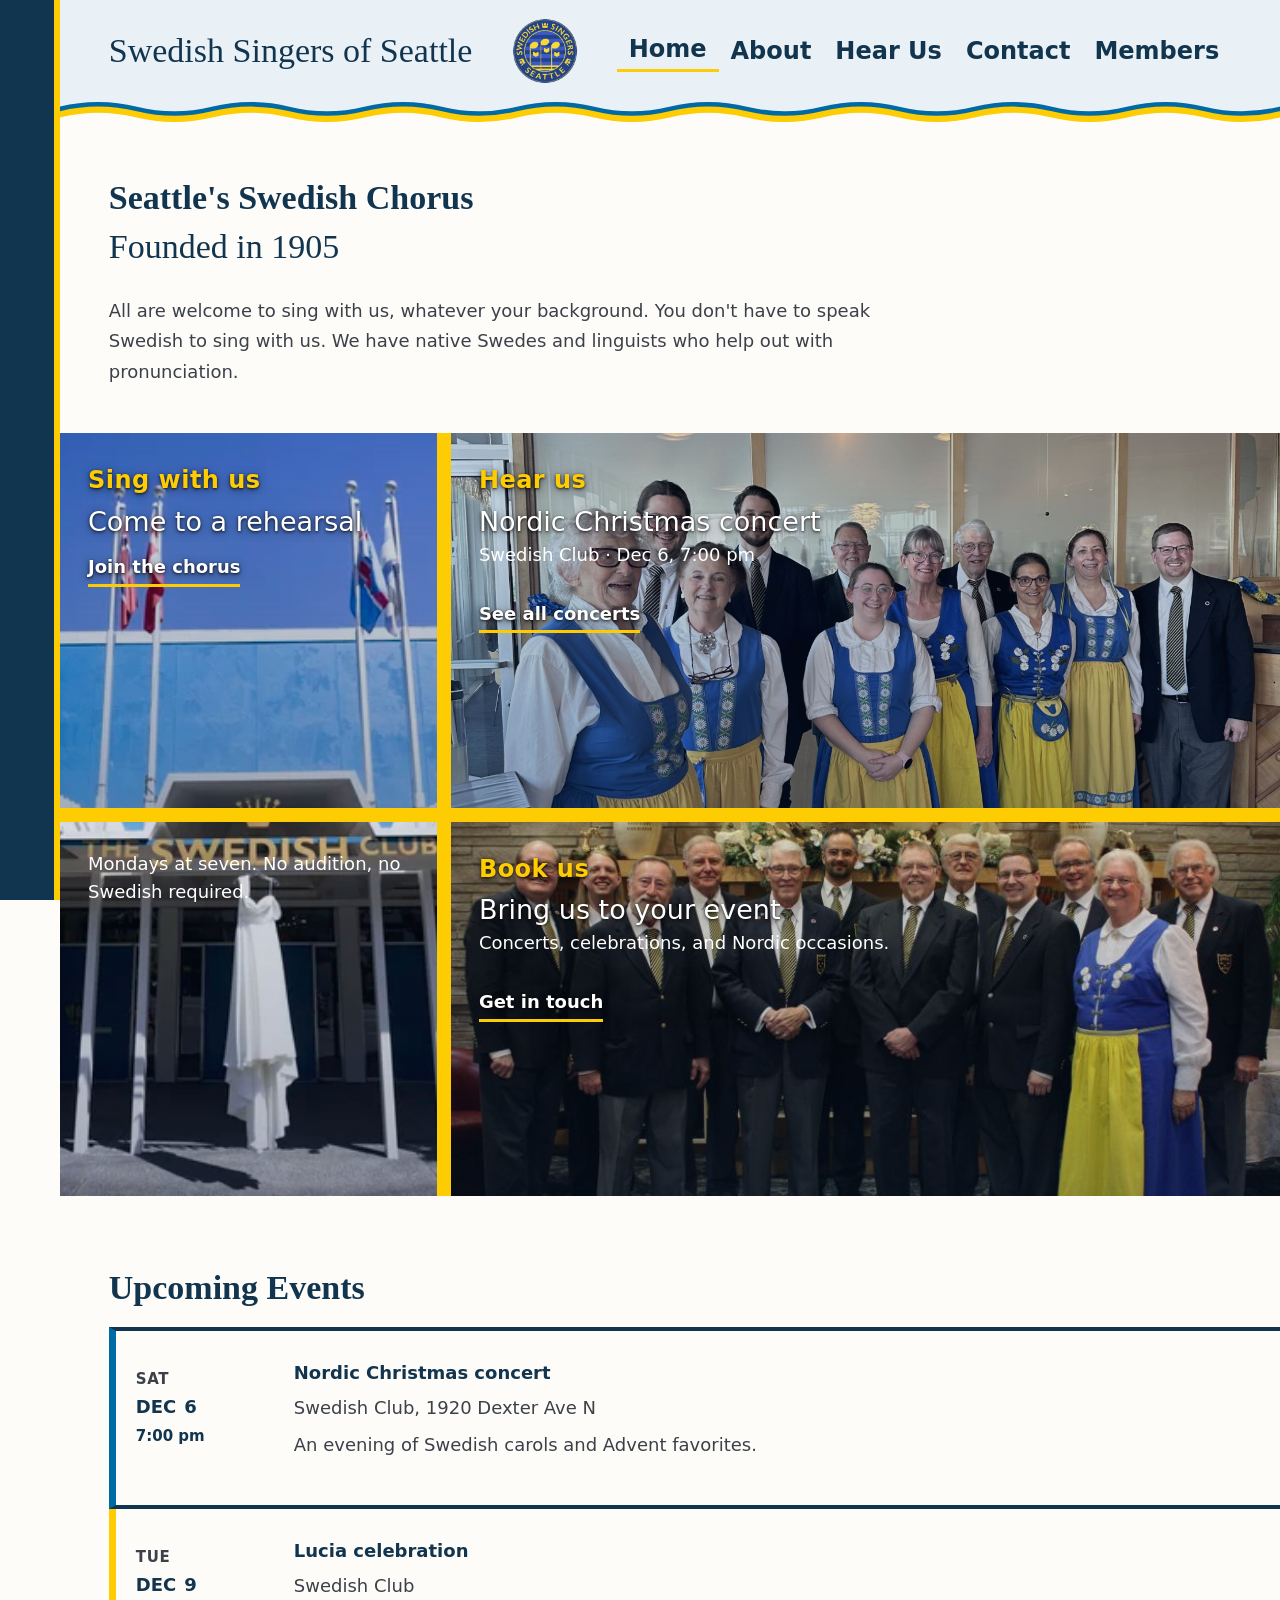
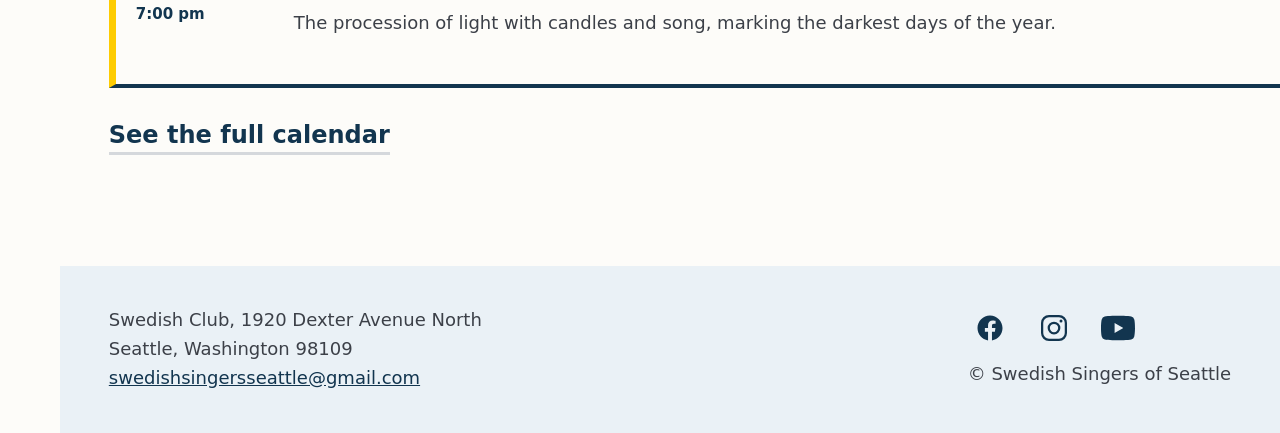
==== index.html @ 30d60203 "mostly font changes and collision fixes" ====
<!DOCTYPE html>
<html lang="en">
<head>
<meta charset="utf-8">
<meta name="viewport" content="width=device-width, initial-scale=1">
<title>Swedish Singers of Seattle</title>
<link href="css/style.css" rel="stylesheet">
</head>
<body class="page" data-page="home">

<div data-include="partials/header.html"></div>

<section class="hero-lede">
  <div class="page-title">
    <div class="eyebrow">Seattle's Swedish Chorus</div>
    <h1>Founded in 1905</h1>
  </div>
  <p class="lead muted">All are welcome to sing with us, whatever your background. You don't have to speak Swedish to sing with us. We have native Swedes and linguists who help out with pronunciation.</p>
</section>

<div class="home-split">
<div class="doorways">
  <div class="doorway-left-col">
  <!-- Q1 + Q4: sing with us, spanning the left column -->
    <a href="contact.html" class="doorway doorway-join">
      <div class="kicker">Sing with us</div>
      <h2>Come to a rehearsal</h2>
      <span class="go">Join the chorus</span>
    </a>

    <a class="doorway doorway-join-more" href="contact.html">
      <p>Mondays at seven. No audition, no Swedish required.</p>
    </a>
  </div>

  <!-- Q2: upper right -->
  <a href="hear_us.html" class="doorway">
    <img class="doorway-img" src="images/Swedish_Singers_June_2025.jpg" alt="">
    <div class="kicker">Hear us</div>
    <h2>Nordic Christmas concert</h2>
    <p>Swedish Club &middot; Dec 6, 7:00 pm</p>
    <span class="go">See all concerts</span>
  </a>
  
  <!-- Q3: lower right -->
  <a href="contact.html" class="doorway">
    <img class="doorway-img" src="images/Svea.png" alt="">
    <div class="kicker">Book us</div>
    <h2>Bring us to your event</h2>
    <p>Concerts, celebrations, and Nordic occasions.</p>
    <span class="go">Get in touch</span>
  </a>
</div>

<section class="section">
  <h2 class="section-head">Upcoming Events</h2>
  <ul class="events">
    <li class="event">
      <div class="date"><div class="weekday">Sat</div><div class="month">Dec</div><div class="day">6</div><div class="time">7:00 pm</div></div>
      <div>
        <a href="hear_us.html" class="title">Nordic Christmas concert</a>
        <div class="meta">Swedish Club, 1920 Dexter Ave N</div>
        <p class="desc muted">An evening of Swedish carols and Advent favorites.</p>
      </div>
    </li>
    <li class="event">
      <div class="date"><div class="weekday">Tue</div><div class="month">Dec</div><div class="day">9</div><div class="time">7:00 pm</div></div>
      <div>
        <a href="hear_us.html" class="title">Lucia celebration</a>
        <div class="meta">Swedish Club</div>
        <p class="desc muted">The procession of light with candles and song, marking the darkest days of the year.</p>
      </div>
    </li>
  </ul>
  <p style="margin:28px 0 0;"><a href="hear_us.html" class="blink calendar-link">See the full calendar</a></p>
</section>
</div>

<div data-include="partials/footer.html"></div>

<script src="js/include.js"></script>
</body>
</html>
---- css/style.css ----
:root {
  --blue: #006AA7;
  --navy: #12354F;
  --yellow: #FECC02;
  --header-bg: #EAF1F6;
  --paper: #FDFCF9;
  --ink: #2C3138;
  --muted: #3C4048;
  --rule: #D5D8DC;

  --serif: Georgia, "Times New Roman", Times, serif;
  --sans: system-ui, -apple-system, "Segoe UI", Roboto, Helvetica, Arial, sans-serif;

  /* type scale */
  --fs-sm: 15px;
  --fs-md: 18px;
  --fs-lg: 24px;
  --fs-xl: 34px;

  /* spacing scale */
  --sp-sm: 12px;
  --sp-md: 20px;
  --sp-lg: 28px;
  --sp-xl: 40px;
  --sp-2xl: 56px;

  --measure: 68ch;
  --pad: 4%;
  --media-h: 42.857vw;

  /* left contrast bar */
  --bar-w: 60px;
  --bar-stripe-w: 6px;
  --bar-stripe: var(--yellow);
}

* { box-sizing: border-box; }

html { -webkit-text-size-adjust: 100%; }

body {
  margin: 0;
  background: var(--paper);
  color: var(--ink);
  font-family: var(--sans);
  font-size: var(--fs-md);
  line-height: 1.6;
}

img {
  max-width: 100%;
  display: block;
}

/* full-bleed grid wrapper */
.page {
  display: grid;
  grid-template-columns:
    [full-start] var(--pad)
    [content-start] minmax(0, 1fr) [content-end]
    var(--pad) [full-end];
  grid-auto-rows: min-content;
  min-height: 100vh;
}
.page > * { grid-column: content; }
.page > .bleed { grid-column: full; }

/* ---- left contrast bar --- */
.page::before {
  content: "";
  position: fixed;
  top: 0;
  left: 0;
  width: var(--bar-w);
  height: 100%;
  z-index: 5;
  pointer-events: none;
  background:
    linear-gradient(var(--bar-stripe), var(--bar-stripe)) 100% 0 / var(--bar-stripe-w) 100% no-repeat,
    var(--navy);
}
.page { padding-left: var(--bar-w); }

/* ---- type ---- */
h1, h2, h3 {
  font-family: var(--serif);
  font-weight: 400;
  color: var(--navy);
  line-height: 1.15;
  margin: 0;
}

p { margin: 0 0 1em; max-width: var(--measure); }
a {
  color: var(--navy);
  transition: color 150ms ease, border-color 150ms ease;
}

.lead {
  font-size: var(--fs-md);
  margin-top: var(--sp-lg);
}

.eyebrow {
  font-family: var(--sans);
  font-weight: 700;
  letter-spacing: 0.02em;
  color: var(--navy);
  margin: 0 0 12px;
}
.muted { color: var(--muted); }
.section { padding: var(--sp-2xl) 0; }
.watch-us { margin-top: var(--sp-2xl); }
.contact-split > .section { padding-top: var(--sp-2xl); }
.library-list { padding-top: var(--sp-md); }
.library-side > .section { padding-bottom: 0; }

/* page title */
.page-title { margin-bottom: 8px; }
.page-title .eyebrow {
  font-family: var(--serif);
  font-size: var(--fs-xl);
  font-weight: 700;
  letter-spacing: 0;
  line-height: 1.2;
  margin: 0 0 8px;
}
.page-title h1 {
  font-size: var(--fs-xl);
  font-weight: 400;
  line-height: 1.2;
}

/* ---- yellow-underlined action links ---- */
.ylink {
  display: inline-block;
  font-weight: 700;
  color: var(--navy);
  text-decoration: none;
  padding-bottom: 4px;
  border-bottom: 3px solid var(--yellow);
}
.ylink:hover {
  color: var(--blue);
  border-bottom-color: var(--navy);
}

.blink {
  color: var(--navy);
  text-decoration: none;
  border-bottom: 2px solid var(--rule);
  padding-bottom: 2px;
}
.blink:hover {
  color: var(--blue);
  border-bottom-color: var(--blue);
}

/* ---- accent-bordered callouts ---- */
.accent-left {
  border-left: 7px solid var(--rule);
  padding-left: 20px;
}
.accent-right {
  border-right: 7px solid var(--rule);
  padding-right: 20px;
}
.accent-yellow { border-color: var(--yellow); }
.accent-blue { border-color: var(--blue); }

.contact-text {
  display: grid;
  gap: var(--sp-lg);
}

/* warning / error callout */
.notice {
  border: 1px solid var(--notice-edge);
  border-left: 7px solid var(--notice-accent);
  border-radius: 6px;
  background: var(--notice-bg);
  padding: 20px 24px;
  --notice-accent: var(--yellow);
  --notice-edge: #E7D9A8;
  --notice-bg: #FDF8E7;
}
.notice > :last-child { margin-bottom: 0; }
.notice + .notice { margin-top: 16px; }

/* timeline */
.timeline-entry {
  display: grid;
  grid-template-columns: 1fr 1fr;
  gap: 40px;
  align-items: center;
  margin-top:48px;
}
.timeline-entry img {
  width: 100%;
  object-fit: cover;
}

/* ---- header ---- */
.site-header {
  background: var(--header-bg);
  box-shadow: 0 0 0 100vmax var(--header-bg);
  clip-path: inset(0 -100vmax);
  display: flex;
  align-items: center;
  justify-content: space-between;
  gap: 24px;
  padding: 16px 0;
}
.brand-lockup {
  display: flex;
  align-items: center;
  gap: var(--sp-lg);
  text-decoration: none;
  min-width: 0;
}
.brand {
  font-family: var(--serif);
  font-size: var(--fs-xl);
  color: var(--navy);
  white-space: nowrap;
}
.logo-mark {
  width: 70px;
  height: 70px;
}
.nav-toggle {
  display: none;
  width: 44px;
  height: 44px;
  align-items: center;
  justify-content: center;
  background: none;
  border: 0; cursor: pointer;
}
.nav-toggle span, .nav-toggle span::before, .nav-toggle span::after {
  content: "";
  display: block;
  width: 24px;
  height: 2px;
  background: var(--navy);
  position: relative;
}
.nav-toggle span::before {
  position: absolute;
  top: -7px;
}
.nav-toggle span::after {
  position: absolute;
  top: 7px;
}
.site-nav {
  display: flex;
}

.site-nav a {
  display: inline-flex;
  align-items: center;
  min-height: 34px;
  padding: 0 var(--sp-sm);
  color: var(--navy);
  text-decoration: none;
  font-weight: 600;
  font-size: var(--fs-lg);
  white-space: nowrap;
  background: transparent;
  transition: background-color 150ms ease, color 150ms ease;
}
.site-nav a:hover {
  background: var(--blue);
  color: #fff;
}
.site-nav a.active { border-bottom: 3px solid var(--yellow); }

/* divider under the header — wavy flag-color rule */
.wave-rule { display: block; width: 100%; height: var(--wave-h, 20px); }
.wave-rule svg { display: block; width: 100%; height: 100%; }
.wave-rule path { fill: none; stroke-width: 4; stroke-linecap: round; stroke-linejoin: round; }
.wave-rule .wave-blue { stroke: var(--blue); }
.wave-rule .wave-yellow { stroke: var(--yellow); }
.wave-rule .wave-header-fill { fill: var(--header-bg); stroke: none; }
.wave-rule:has(+ .members-banner) {
  position: relative;
  z-index: 1;
}
.wave-rule + .members-banner { margin-top: calc(var(--wave-h, 20px) * -1); }

/* ---- home doorway panels ---- */
.page > .doorways,
.page > .home-split { grid-column: full; }
.home-split > .section { padding-left: var(--pad); }
.doorways {
  aspect-ratio: 8 / 5;
  height: auto;
  max-height: 900px;
  display: grid;
  grid-template-columns: 5fr 11fr;
  grid-template-rows: 1fr 1fr;
  gap: 14px;
  background: var(--yellow);
}

.doorway {
  position: relative;
  display: flex; flex-direction: column;
  min-height: 0;
  padding: var(--sp-lg);
  text-decoration: none;
  color: #fff;
  background-color: var(--navy);
  overflow: hidden;
}

.doorway-left-col {
  grid-row: span 2;
  display: grid;
  grid-template-rows: 1fr 1fr;
  position: relative;
  background-image: url('../images/Swedish_Club.png');
  background-size: cover;
  background-position: center;
}

.doorway-join,
.doorway-join-more {
  background: transparent;
}

.doorway-join      { border-bottom: 7px solid var(--yellow); }
.doorway-join-more { border-top:    7px solid var(--yellow); }

/* photo layer */
.doorway .doorway-img {
  position: absolute;
  inset: 0;
  width: 100%;
  height: 100%;
  object-fit: cover;
  z-index: 0;
}
.doorway::before {
  content: "";
  position: absolute;
  inset: 0;
  z-index: 1;
  background: linear-gradient(to bottom, rgba(10,30,60,0.15), rgba(10,30,60,0.35));
}
.doorway > * {
  position: relative;
  z-index: 2;
}
.doorway .kicker {
  font-size: var(--fs-lg);
  font-weight: 700;
  letter-spacing: 0.02em;
  color: var(--yellow);
}
.doorway h2 {
  font-family: var(--sans);
  color: #fff;
  margin: 6px 0 4px;
}
.doorway .go {
  font-weight: 700;
  color: #fff;
  border-bottom: 3px solid var(--yellow);
  align-self: flex-start;
  padding-bottom: 2px;
  margin-top: 12px;
}
.doorway:hover h2 { color: var(--yellow); }
.doorway:hover .go { border-bottom-color: #fff; }

.doorway .kicker,
.doorway h2,
.doorway .go {
  text-shadow: 0 1px 3px rgba(0,0,0,0.8), 0 2px 8px rgba(0,0,0,0.5);
}

.hero-lede { padding: var(--sp-2xl) 0 var(--sp-lg); }
.hero-lede h1 {
  max-width: none;
  white-space: nowrap;
}
.hero-lede p {
  margin-top: 28px;
  line-height: 1.7;
}

/* image frame; striped navy shows while the photo loads */
.photo {
  width: 100%;
  background-color: var(--navy);
  background-image: repeating-linear-gradient(135deg, rgba(255,255,255,0.06) 0, rgba(255,255,255,0.06) 2px, transparent 2px, transparent 14px);
}
.photo img {
  width: 100%;
  height: 100%;
  object-fit: cover;
}

/* events "watch us" video grid */
.video-grid {
  display: grid;
  grid-template-columns: 1fr;
  gap: var(--sp-md);
  max-width: 600px;
  margin-top: var(--sp-lg);
}

.video-link {
  position: relative;
  display: block;
  aspect-ratio: 16 / 9;
  overflow: hidden;
  background: var(--navy);
  text-decoration: none;
}
.video-link img {
  width: 100%;
  height: 100%;
  object-fit: cover;
  transition: opacity 150ms ease;
}
.video-link:hover img { opacity: 0.75; }
.video-play {
  position: absolute;
  top: 50%;
  left: 50%;
  transform: translate(-50%, -50%);
  width: 0;
  height: 0;
  border-left: 26px solid #fff;
  border-top: 16px solid transparent;
  border-bottom: 16px solid transparent;
  filter: drop-shadow(0 2px 6px rgba(0,0,0,0.6));
}
.video-title {
  position: absolute;
  left: 0;
  right: 0;
  bottom: 0;
  padding: var(--sp-sm) var(--sp-md);
  color: #fff;
  font-weight: 700;
  font-size: var(--fs-sm);
  background: linear-gradient(transparent, rgba(0,0,0,0.75));
}

/* contact venue */
.venue-split {
  display: grid;
  grid-template-columns: 1fr 2fr;
  gap: 3px;
  background: var(--yellow);
  height: var(--media-h);
  margin: 8px 0;
}
.venue-split .photo {
  height: 100%;
  min-width: 0;
  overflow: hidden;
}
.venue-map {
  width: 100%;
  height: 100%;
  border: 0;
  display: block;
}

.section-head {
  font-family: var(--serif);
  font-size: var(--fs-xl);
  font-weight: 700;
  color: var(--navy);
  margin: 0;
  padding: 16px 0 20px;
}

/* ---- events ---- */
.events { list-style: none; margin: 0; padding: 0; }
.event {
  display: flex;
  align-items: flex-start;
  gap: 28px;
  padding: 28px 0 28px 20px;
  border-bottom: 4px solid var(--navy);
  border-left: 7px solid var(--blue);
  transition: background-color 180ms ease;
}
.event:first-child { border-top: 4px solid var(--navy); }
.event:nth-child(even) { border-left-color: var(--yellow); }
.event:hover { background: var(--header-bg); }
.event > div:not(.date) { transition: transform 180ms ease; }
.event:hover > div:not(.date) { transform: translateX(8px); }
.event .date {
  flex: 0 0 130px;
  display: flex;
  flex-wrap: wrap;
  align-items: baseline;
  column-gap: 8px;
  row-gap: 2px;
}
.event .weekday {
  flex-basis: 100%;
  font-weight: 700;
  color: var(--muted);
  text-transform: uppercase;
  letter-spacing: 0.04em;
  font-size: var(--fs-sm);
  margin-top: 8px;
}
.event .month {
  font-weight: 700;
  color: var(--navy);
  text-transform: uppercase;
  font-size: var(--fs-md);
}
.event .day {
  font-weight: 700;
  color: var(--navy);
  font-size: var(--fs-md);
  line-height: 1;
}
.event .time {
  flex-basis: 100%;
  font-weight: 600;
  color: var(--navy);
  font-size: var(--fs-sm);
}
.event .title {
  font-family: var(--sans);
  font-size: var(--fs-md);
  font-weight: 700;
  color: var(--navy);
  text-decoration: none;
}
.event .title:hover { color: var(--blue); }
.event .meta {
  color: var(--muted);
  margin-top: 6px;
}
.event .desc {
  margin-top: 8px;
  max-width: var(--measure);
}

/* ---- members music library ---- */
[data-page="members"] {
  --spruce: #1F4B4A;
  --spruce-mid: #2F6F6C;
  --copper: #A4633A;
  --tint: rgba(164,99,58,0.055);
  --tint-hover: rgba(31,75,74,0.11);
}
[data-page="members"] h1,
[data-page="members"] h2,
[data-page="members"] h3,
[data-page="members"] .eyebrow,
[data-page="members"] .event .title { color: var(--spruce); }
[data-page="members"] .notice {
  --notice-accent: var(--copper);
  --notice-edge: #E4CDB8;
  --notice-bg: #FBF3ED;
}
[data-page="members"] .ylink { border-bottom-color: var(--copper); }
[data-page="members"] .ylink:hover,
[data-page="members"] .blink:hover,
[data-page="members"] .event .title:hover { color: var(--spruce-mid); }

/* banner photo - wave rule draws on top of it */
.members-banner {
  height: clamp(200px, 26vw, 300px);
  background-image: linear-gradient(rgba(20,45,45,0.10), rgba(20,45,45,0.45)),
                    url('../images/Swedish_Singers_June_2025.jpg');
  background-size: cover;
  background-position: center 45%;
  display: grid;
  grid-template-columns:
    [full-start] var(--pad)
    [content-start] minmax(0, 1fr) [content-end]
    var(--pad) [full-end];
  align-items: end;
}
.members-banner .eyebrow {
  grid-column: content;
  margin: 0 0 var(--sp-lg);
  color: #fff;
}

/* select-all / download bar above the list */
.library-bar {
  display: flex;
  flex-wrap: wrap;
  align-items: center;
  justify-content: space-between;
  gap: var(--sp-md);
  margin-top: var(--sp-2xl);
}
.library-actions {
  display: flex;
  flex-wrap: wrap;
  gap: 12px;
}
.library-bar button {
  border: 2px solid var(--spruce);
  border-radius: 8px;
  background: none;
  color: var(--spruce);
  font: inherit;
  font-weight: 700;
  padding: 6px 18px;
  cursor: pointer;
  transition: background-color 150ms ease, color 150ms ease, border-color 150ms ease;
}
.library-bar button:hover:not([disabled]) {
  background: var(--spruce);
  color: #fff;
}
.library-bar .btn-quiet {          /* secondary buttons */
  border-color: var(--rule);
  color: var(--ink);
  font-weight: 400;
}
.library-bar .btn-quiet:hover:not([disabled]) {
  background: var(--ink);
  border-color: var(--ink);
}
.library-bar button[disabled] {
  color: var(--muted);
  border-color: var(--rule);
  cursor: default;
}

/* score rows, spaced apart and boxed */
#scoreList {
  display: flex;
  flex-direction: column;
  gap: 12px;
}
.score {
  align-items: center;
  gap: 20px;
  padding-right: 20px;
  border: 1px solid var(--rule);
  border-left: 7px solid var(--spruce);
  font-size: var(--fs-sm);
  border-radius: 6px;
  transition: background-color 150ms ease;
}
.score:nth-child(even) {
  background: var(--tint);
  border-left-color: var(--copper);
}
.score:hover { background: var(--tint-hover); }
.score input {
  accent-color: var(--spruce);
  cursor: pointer;
}
.score > .date {
  flex: 0 0 auto;
  display: flex;
}
.score > .date input { width: 30px; height: 30px; }
.score-body { min-width: 0; }
.score .composer {
  color: var(--muted);
  margin-top: 2px;
}

/* voicing, centered between title and tags */
.score-voicing {
  margin-left: 4px;
  font-weight: 700;
  color: var(--spruce-mid);
  letter-spacing: 0.04em;
}

/* subject tags, right-aligned ahead of the download buttons */
.score-tags {
  display: flex;
  flex-wrap: wrap;
  justify-content: flex-end;
  gap: 8px;
  margin-left: auto;
  flex-shrink: 0;
}
.score .tag {
  color: var(--muted);
  border: 1px solid var(--rule);
  border-radius: 999px;
  padding: 0 14px;
  white-space: nowrap;
}

/* download buttons */
.score-links {
  display: flex;
  flex-direction: column;
  gap: 8px;
  margin-left: 28px;
  flex-shrink: 0;
}
.score-links a {
  display: flex;
  align-items: center;
  gap: 8px;
  border: 1px solid var(--rule);
  border-radius: 8px;
  padding: 5px 14px;
  color: var(--spruce);
  font-weight: 700;
  text-decoration: none;
  white-space: nowrap;
  transition: background-color 150ms ease, border-color 150ms ease, color 150ms ease;
}
.score-links a::before {
  content: "\2193";
  font-weight: 400;
  color: var(--copper);
}
.score-links a:hover {
  background: var(--spruce);
  border-color: var(--spruce);
  color: #fff;
}
.score-links a:hover::before { color: #fff; }

/* per-row music / translation boxes */
.parts {
  display: flex;
  align-items: center;
  gap: 18px;
  margin-top: 8px;
}
.parts label {
  display: inline-flex;
  align-items: center;
  gap: 8px;
  color: var(--muted);
  cursor: pointer;
  transition: color 150ms ease;
}
.parts label:hover,
.parts input:checked + span { color: var(--spruce); }
.parts input { width: 15px; height: 15px; }

.calendar-link {
  font-size: var(--fs-lg);
  font-weight: 700;
  border-bottom-width: 3px;
  padding-bottom: 3px;
}

.donate-now {
  display: grid;
  grid-template-columns: 2fr 1fr;
  gap: var(--sp-xl);
  align-items: center;
  text-decoration: none;
}
.donate-now > section:last-child { justify-self: start; }

.donate-button {
  display: inline-flex;
  align-items: center;
  justify-content: center;
  gap: var(--sp-sm);
  padding: var(--sp-sm) var(--sp-lg);
  font-size: var(--fs-lg);
  font-weight: 700;
  color: #fff;
  background: var(--blue);
  border: 5px solid var(--blue);
  border-radius: 6px;
  text-decoration: none;
  white-space: nowrap;
  transition: background-color 150ms ease, border-color 150ms ease;
}

.donate-button:hover {
  background: var(--yellow);
  border-color: var(--yellow);
  color: var(--navy);
}

.donate-button svg {
  width: 28px;
  height: 28px;
  fill: currentColor;
}

/* footer */
.site-footer {
  position: sticky;
  top: 100%;
  grid-column: full;
  background: var(--header-bg);
  margin-top: var(--sp-2xl);
  padding: 0 var(--pad);
}
.site-footer .inner {
  display: flex;
  flex-wrap: wrap;
  justify-content: space-between;
  align-items: flex-start;
  gap: 24px;
  padding: var(--sp-xl) 0;
}
.site-footer a { color: var(--navy); }
.site-footer a:hover { color: var(--blue); }
.site-footer .social {
  display: flex;
  gap: 20px;
}
.site-footer .social a {
  display: inline-flex;
  width: 44px;
  height: 44px;
  align-items: center;
  justify-content: center;
}

@media (min-width: 1600px) {
  p, .event .desc { max-width: none; }

  .brand {
    font-size: var(--fs-xl);
  }

  .logo-mark {
    width: 90px;
    height: 90px;
  }

  [data-page="home"] .home-split {
    display: grid;
    grid-template-columns: 3fr 2fr;
    gap: var(--sp-2xl);
    align-items: start;
  }
  [data-page="home"] .home-split .section-head { padding-top: 0; }
  [data-page="home"] .home-split > .section { padding-left: 0; }

  [data-page="about"] .timeline-section {
    display: grid;
    grid-template-columns: repeat(3, 1fr);
    gap: var(--sp-xl);
    align-items: start;
  }
  [data-page="about"] .timeline-entry {
    grid-template-columns: 1fr;
    gap: var(--sp-lg);
    margin-top: 0;
  }
  [data-page="about"] .timeline-entry img {
    order: -1;
    height: 320px;
    object-fit: cover;
  }
  [data-page="about"] .timeline-entry .accent-right {
    border-right: 0;
    padding-right: 0;
    border-left: 7px solid var(--yellow);
    padding-left: 20px;
  }

  [data-page="hear-us"] .events-split {
    display: grid;
    grid-template-columns: 1fr 1fr;
    gap: calc(var(--sp-2xl) * 2);
    align-items: start;
  }
  [data-page="hear-us"] .watch-us { margin-top: 0; }
  [data-page="hear-us"] .watch-us .section-head {
    padding: 0;
    margin-bottom: 8px;
    line-height: 1.2;
  }
  [data-page="hear-us"] .video-grid {
    grid-template-columns: 1fr 1fr;
    max-width: none;
  }
  [data-page="contact"] .contact-split {
    display: grid;
    grid-template-columns: 3fr 2fr;
    gap: calc(var(--sp-2xl) * 2);
    align-items: start;
  }
  [data-page="contact"] .contact-split .venue-split {
    height: 65vh;
  }
  [data-page="contact"] .contact-split .section { padding-top: 0; }

  [data-page="members"] .library-split {
    display: grid;
    grid-template-columns: 2fr 3fr;
    gap: var(--sp-2xl);
    align-items: start;
  }
  [data-page="members"] .library-bar {
    flex-direction: column;
    align-items: flex-end;
    gap: var(--sp-md);
  }
  [data-page="members"] .library-actions {
    flex-direction: column;
    flex-wrap: nowrap;
    align-items: stretch;
    gap: var(--sp-sm);
    margin-top: var(--sp-md);
    width: 100%;
    max-width: 260px;
  }
  [data-page="members"] .library-bar button {
    padding: var(--sp-sm) var(--sp-md);
  }
  [data-page="members"] #selectionCount {
    width: 100%;
    max-width: 260px;
    text-align: center;
  }
  [data-page="members"] .score { padding: var(--sp-lg); }
}

@media (max-width: 1240px) {
  .site-header {
    flex-wrap: wrap;
    justify-content: center;
    gap: 4px var(--sp-sm);
    padding: 12px 0 0;
  }
  .site-nav {
    order: 3;
    width: 100%;
    flex-direction: row;
    flex-wrap: wrap;
    justify-content: center;
    margin-bottom: 10px;
  }
  .site-nav a {
    padding: 2px;
    margin: 4px;
  }
  .event {
    padding: 8px 20px 8px 8px;
    flex: 0;
  }
}

@media (max-width: 900px) {
  .page {
    --bar-w: 26px;
    --bar-stripe-w: 4px;
  }
  .doorways {
    grid-template-columns: 1fr;
    grid-template-rows: none;
    gap: 3px;
  }
  .doorway-left-col {
    grid-row: auto;
    grid-template-rows: auto;
  }
  .doorway {
    height: auto;
    min-height: 280px;
  }
  .doorway-join-more { display: none; }
  .doorway-join { border-bottom: 0; }
  .venue-split {
    grid-template-columns: 1fr;
    height: auto;
  }
  .venue-split .photo { aspect-ratio: 3 / 2; }

  .venue-map { height: 220px; }
  .page { --bar-w: 0px; }
  .page::before { display: none; }

  .donate-now {
    grid-template-columns: 1fr;
    gap: var(--sp-lg);
    justify-content: center;
  }

  .timeline-entry {
    grid-template-columns: 1fr;
    gap: 24px;
  }
  .timeline-entry .accent { order: 1; }
  .timeline-entry img { order: 2; }

  .doorways {
    aspect-ratio: auto;
    max-height: none;
    height: auto;
  }

  .hero-lede h1 { white-space: normal; }
  
  .brand-lockup {
    gap: 8px;
    min-width: 0;
  }
  .brand {
    font-size: var(--fs-lg);
    white-space: normal;
    line-height: 1.2;
    padding-right: 10px;
  }
  .section-head { font-size: var(--fs-lg); }
  .event {
    gap: 8px;
    border-bottom: 4px solid var(--navy);
    border-left: 7px solid var(--blue);
    transition: background-color 180ms ease;
  }
  .event .weekday {
    font-size: var(--fs-sm);
  }
  .event .month {
    text-transform: uppercase;
    font-size: var(--fs-sm);
  }
  .event .day {
    font-size: var(--fs-sm);
  }
  .event .time {
    font-size: var(--fs-sm);
  }
  .event .desc {
    font-size: var(--fs-sm);
    margin-top: 4px;
    max-width: var(--measure);
  }

  /* header */
  .lead { font-size: var(--fs-sm); }

  .nav-toggle {
    display: inline-flex;
    flex-shrink: 0;
  }

  .page-title .eyebrow { font-size: var(--fs-lg); }
  .page-title h1 { font-size: var(--fs-lg); }

  .site-header {
    flex-wrap: wrap;
    gap: 12px;
    padding: 12px 0 5px 0;
  }

  /* music library */
  .score {
    flex-wrap: wrap;
    gap: 16px;
    font-size: var(--fs-sm);
  }
  .score-tags {
    margin-left: 0;
    justify-content: flex-start;
    font-size: var(--fs-sm);
  }
  .score-links {
    margin-left: 0;
    flex-direction: row;
    align-items: center;
    gap: 12px;
    font-size: var(--fs-sm);
  }

  /* dropdown */
  .site-nav {
    display: none;
    flex-direction: column;
    gap: 0;
    width: 100%;
    order: 3;
    margin-top: 4px;
    border-top: 2px solid rgba(18,53,79,0.15);
  }
  .site-nav.open { display: flex; }
  .site-nav a {
    justify-content: flex-end;
    font-size: var(--fs-md);
    padding-right: 15px;
  }
  .site-nav a:last-child { border-bottom: 0; }
  .site-nav a.active {
    background: var(--navy);
    color: #fff;
    border-bottom-color: transparent;
  }
}
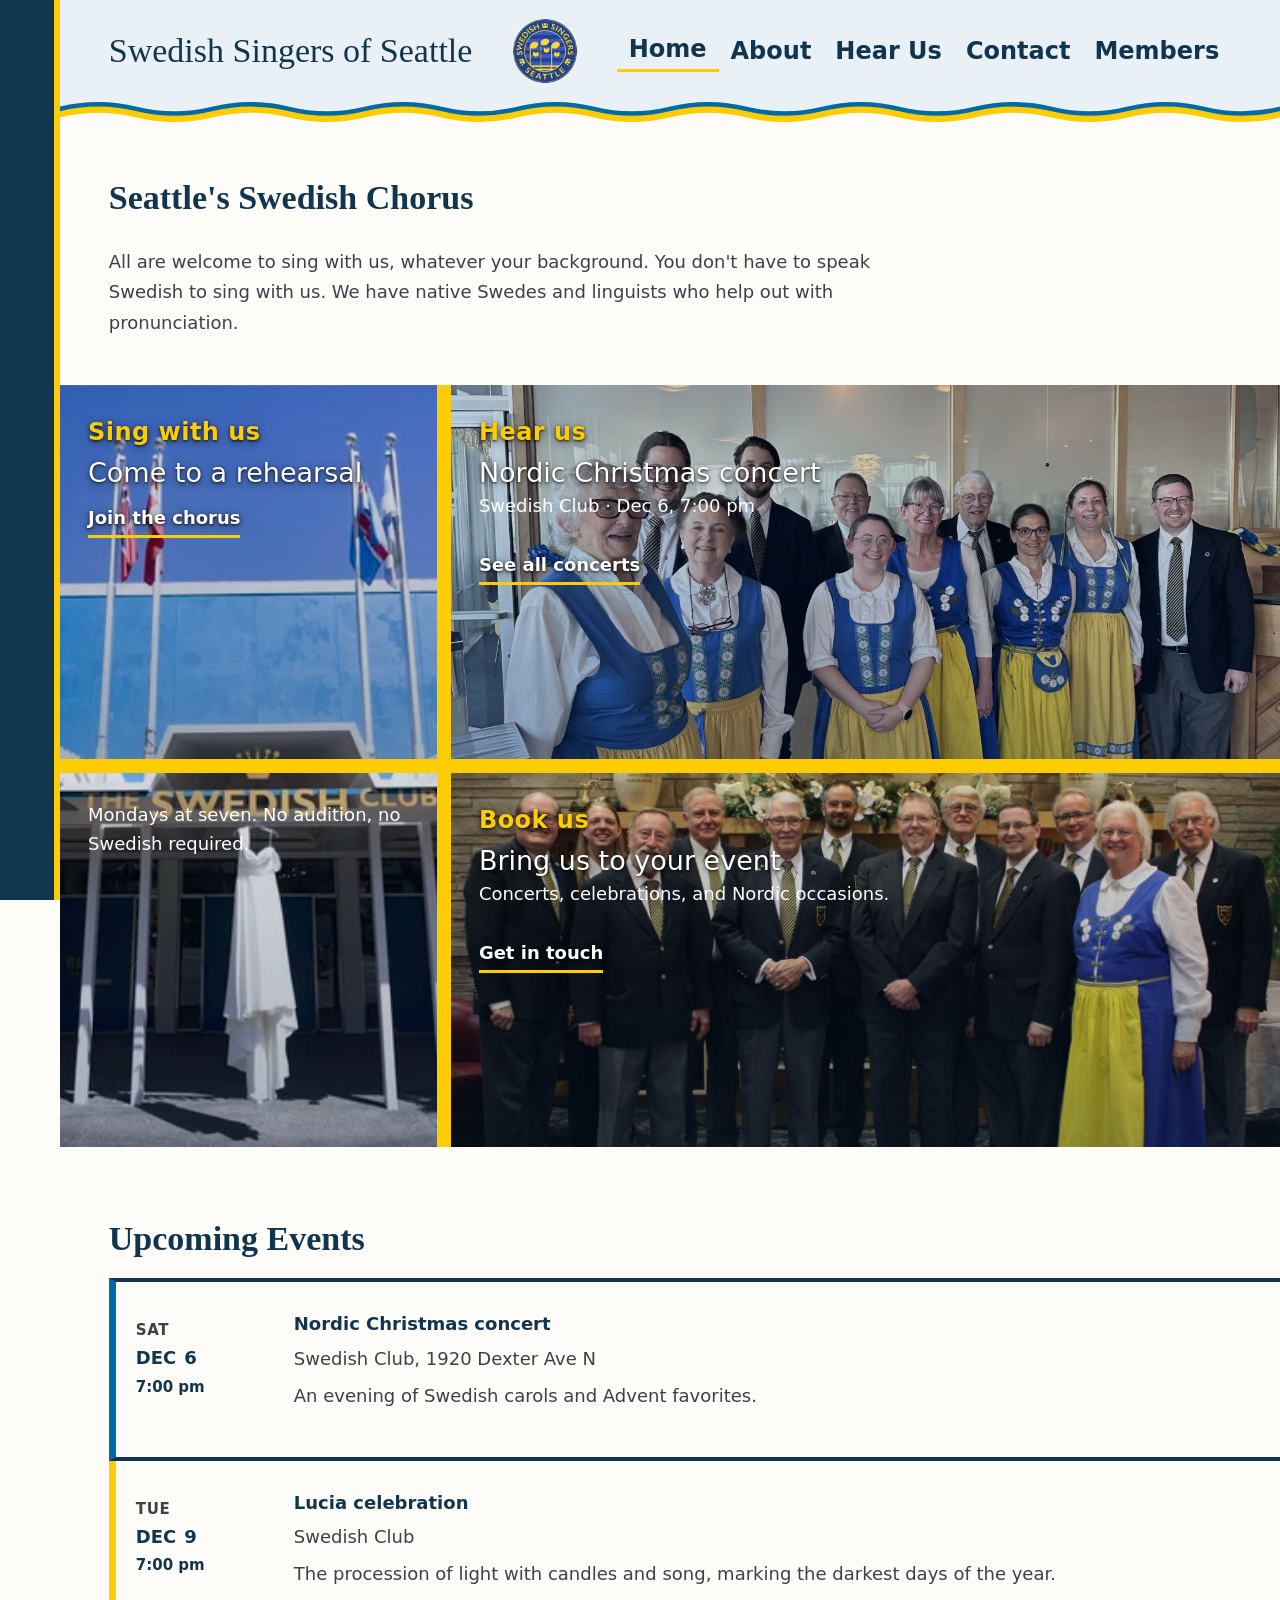
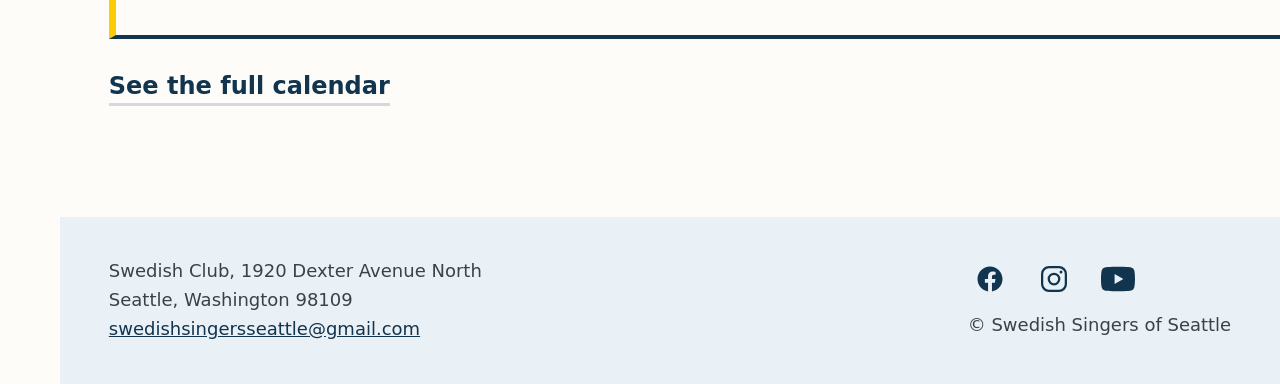
==== commit 7d60870f: "Merge branch 'main' of github.com:pickledherring/swedish_demo" ====
--- a/index.html
+++ b/index.html
@@ -13,7 +13,6 @@
 <section class="hero-lede">
   <div class="page-title">
     <div class="eyebrow">Seattle's Swedish Chorus</div>
-    <h1>Founded in 1905</h1>
   </div>
   <p class="lead muted">All are welcome to sing with us, whatever your background. You don't have to speak Swedish to sing with us. We have native Swedes and linguists who help out with pronunciation.</p>
 </section>
--- a/css/style.css
+++ b/css/style.css
@@ -546,6 +546,8 @@
 }
 .event .desc {
   margin-top: 8px;
+  margin-right: 8px;
+  padding-right: 8px;
   max-width: var(--measure);
 }
 
@@ -1037,6 +1039,7 @@
     font-size: var(--fs-sm);
     margin-top: 4px;
     max-width: var(--measure);
+
   }
 
   /* header */
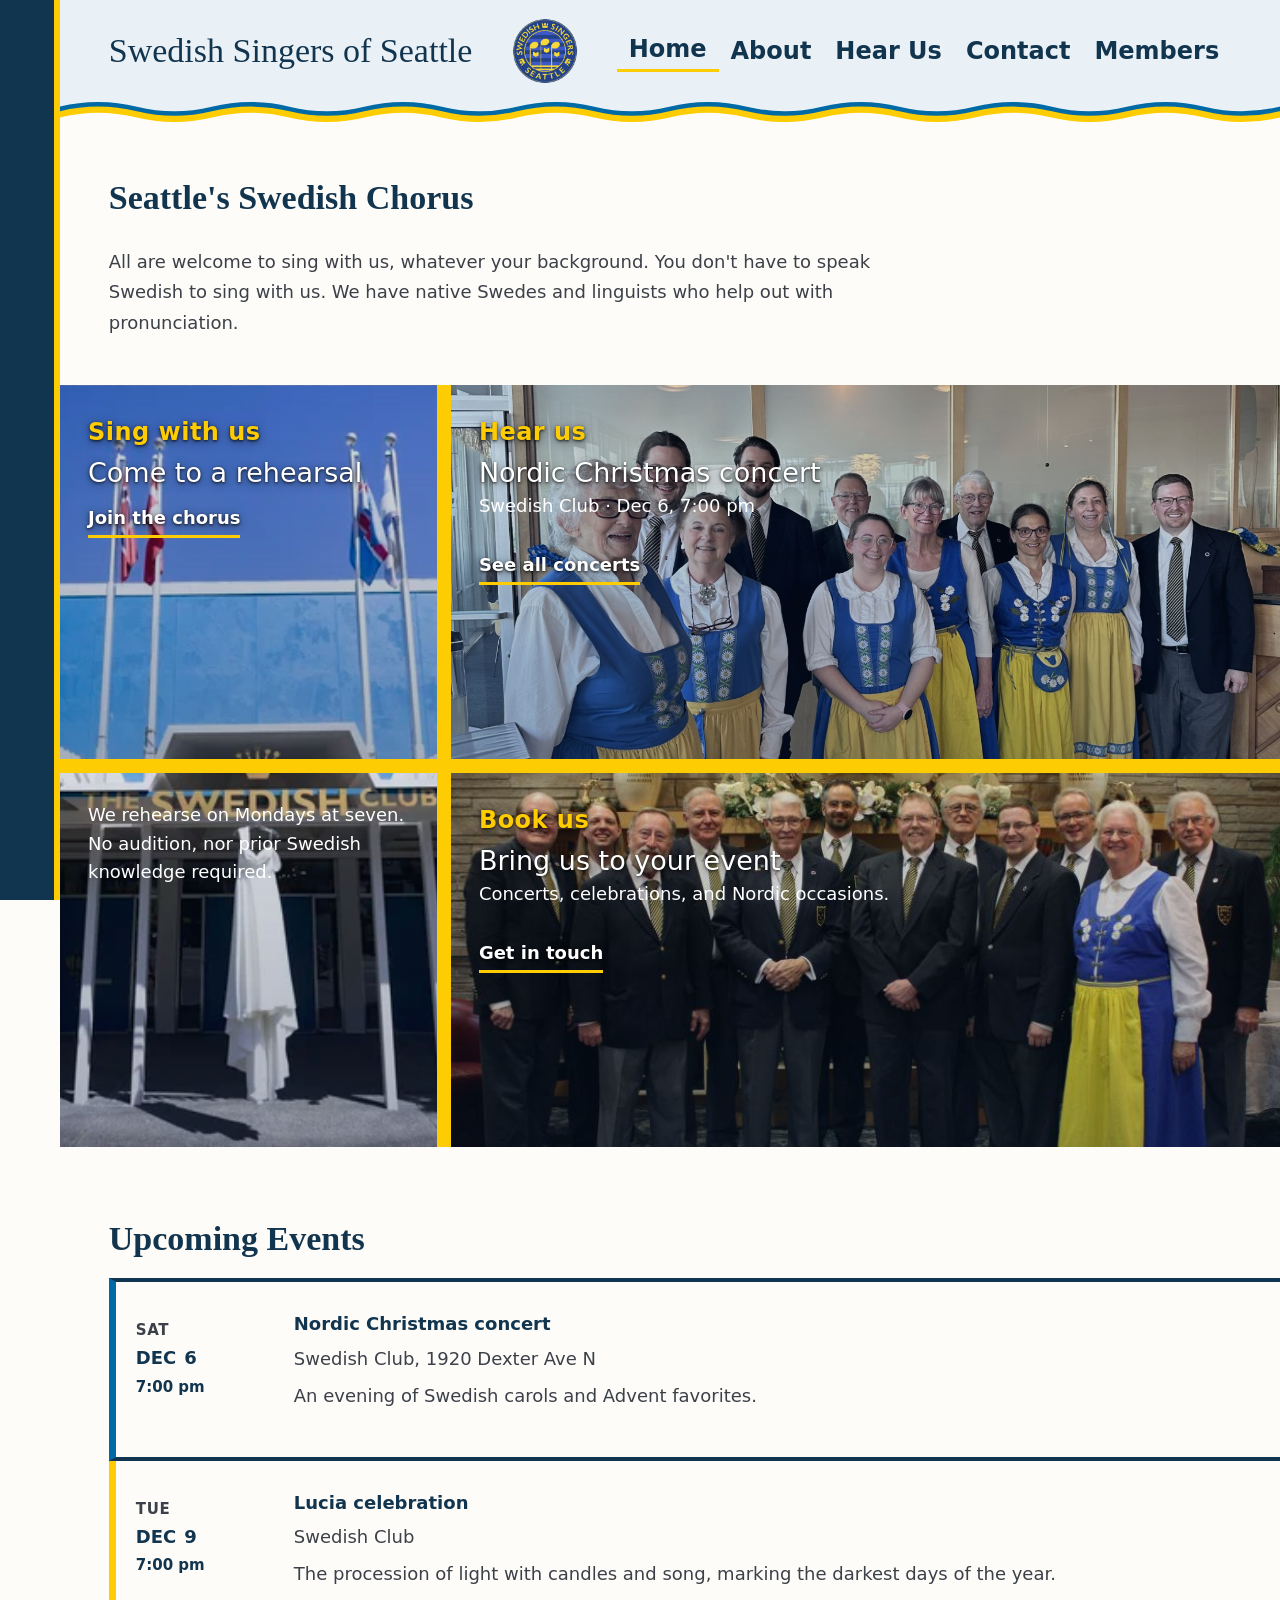
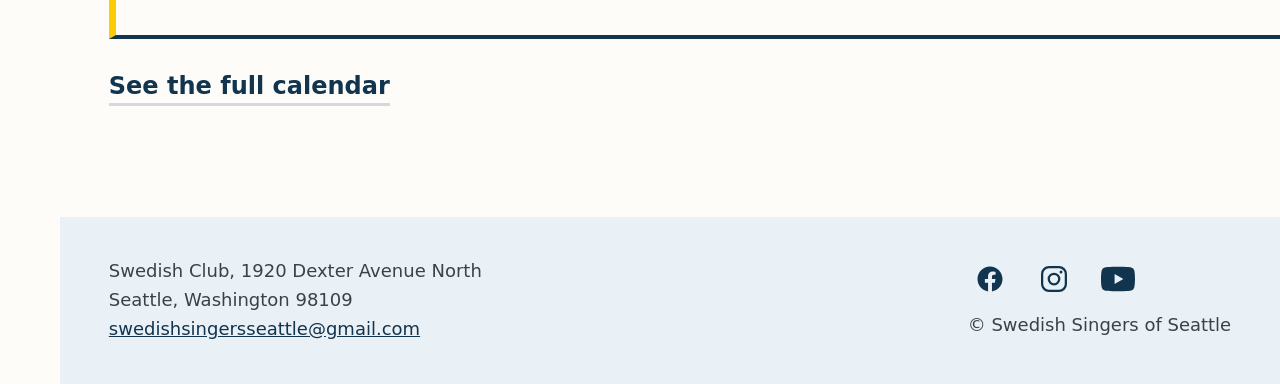
==== commit 81180b1c: "new links" ====
--- a/index.html
+++ b/index.html
@@ -21,19 +21,19 @@
 <div class="doorways">
   <div class="doorway-left-col">
   <!-- Q1 + Q4: sing with us, spanning the left column -->
-    <a href="contact.html" class="doorway doorway-join">
+    <a href="Contact.html" class="doorway doorway-join">
       <div class="kicker">Sing with us</div>
       <h2>Come to a rehearsal</h2>
       <span class="go">Join the chorus</span>
     </a>
 
-    <a class="doorway doorway-join-more" href="contact.html">
-      <p>Mondays at seven. No audition, no Swedish required.</p>
+    <a class="doorway doorway-join-more" href="Contact.html">
+      <p>We rehearse on Mondays at seven. No audition, nor prior Swedish knowledge required.</p>
     </a>
   </div>
 
   <!-- Q2: upper right -->
-  <a href="hear_us.html" class="doorway">
+  <a href="Events.html" class="doorway">
     <img class="doorway-img" src="images/Swedish_Singers_June_2025.jpg" alt="">
     <div class="kicker">Hear us</div>
     <h2>Nordic Christmas concert</h2>
@@ -42,7 +42,7 @@
   </a>
   
   <!-- Q3: lower right -->
-  <a href="contact.html" class="doorway">
+  <a href="Contact.html" class="doorway">
     <img class="doorway-img" src="images/Svea.png" alt="">
     <div class="kicker">Book us</div>
     <h2>Bring us to your event</h2>
@@ -57,7 +57,7 @@
     <li class="event">
       <div class="date"><div class="weekday">Sat</div><div class="month">Dec</div><div class="day">6</div><div class="time">7:00 pm</div></div>
       <div>
-        <a href="hear_us.html" class="title">Nordic Christmas concert</a>
+        <a href="Events.html" class="title">Nordic Christmas concert</a>
         <div class="meta">Swedish Club, 1920 Dexter Ave N</div>
         <p class="desc muted">An evening of Swedish carols and Advent favorites.</p>
       </div>
@@ -65,13 +65,13 @@
     <li class="event">
       <div class="date"><div class="weekday">Tue</div><div class="month">Dec</div><div class="day">9</div><div class="time">7:00 pm</div></div>
       <div>
-        <a href="hear_us.html" class="title">Lucia celebration</a>
+        <a href="Events.html" class="title">Lucia celebration</a>
         <div class="meta">Swedish Club</div>
         <p class="desc muted">The procession of light with candles and song, marking the darkest days of the year.</p>
       </div>
     </li>
   </ul>
-  <p style="margin:28px 0 0;"><a href="hear_us.html" class="blink calendar-link">See the full calendar</a></p>
+  <p style="margin:28px 0 0;"><a href="Events.html" class="blink calendar-link">See the full calendar</a></p>
 </section>
 </div>
 
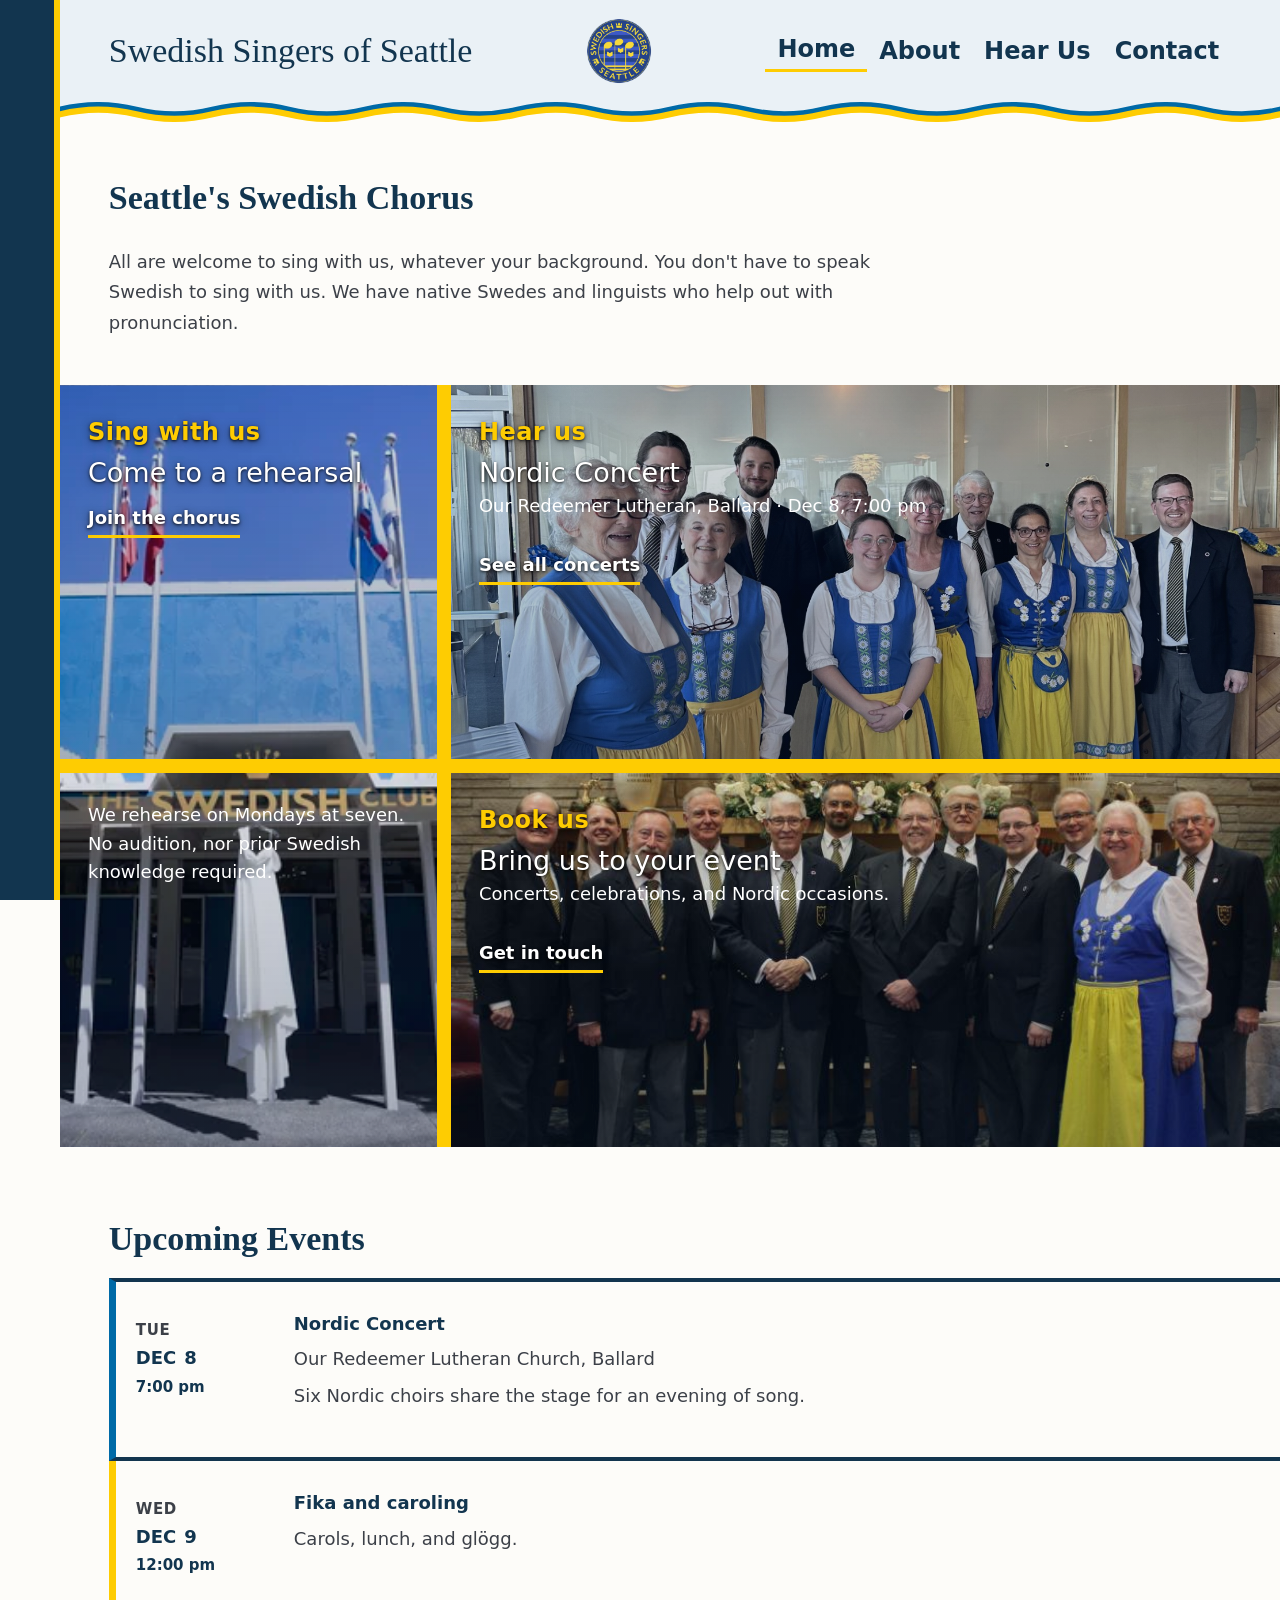
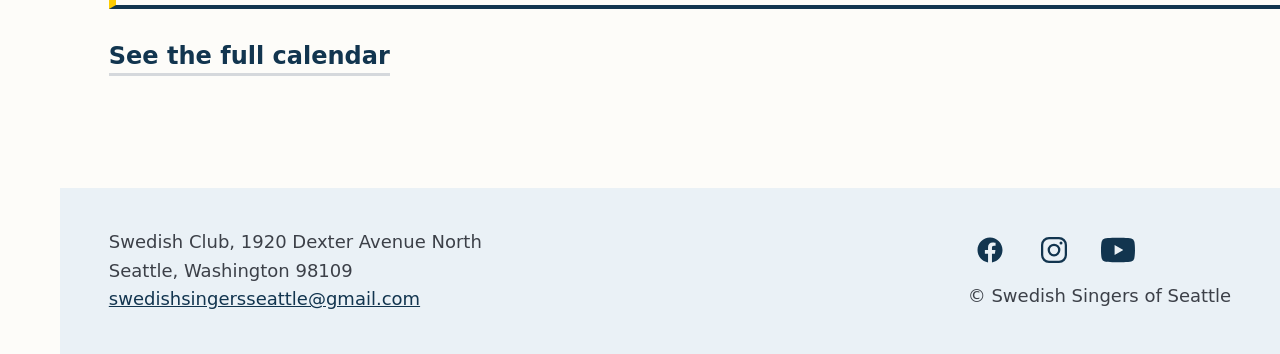
==== commit 0723443c: "new events, no members" ====
--- a/index.html
+++ b/index.html
@@ -21,7 +21,7 @@
 <div class="doorways">
   <div class="doorway-left-col">
   <!-- Q1 + Q4: sing with us, spanning the left column -->
-    <a href="Contact.html" class="doorway doorway-join">
+    <a href="contact.html" class="doorway doorway-join">
       <div class="kicker">Sing with us</div>
       <h2>Come to a rehearsal</h2>
       <span class="go">Join the chorus</span>
@@ -33,16 +33,16 @@
   </div>
 
   <!-- Q2: upper right -->
-  <a href="Events.html" class="doorway">
+  <a href="hear_us.html" class="doorway">
     <img class="doorway-img" src="images/Swedish_Singers_June_2025.jpg" alt="">
     <div class="kicker">Hear us</div>
-    <h2>Nordic Christmas concert</h2>
-    <p>Swedish Club &middot; Dec 6, 7:00 pm</p>
+    <h2>Nordic Concert</h2>
+    <p>Our Redeemer Lutheran, Ballard &middot; Dec 8, 7:00 pm</p>
     <span class="go">See all concerts</span>
   </a>
   
   <!-- Q3: lower right -->
-  <a href="Contact.html" class="doorway">
+  <a href="contact.html" class="doorway">
     <img class="doorway-img" src="images/Svea.png" alt="">
     <div class="kicker">Book us</div>
     <h2>Bring us to your event</h2>
@@ -55,23 +55,22 @@
   <h2 class="section-head">Upcoming Events</h2>
   <ul class="events">
     <li class="event">
-      <div class="date"><div class="weekday">Sat</div><div class="month">Dec</div><div class="day">6</div><div class="time">7:00 pm</div></div>
+      <div class="date"><div class="weekday">Tue</div><div class="month">Dec</div><div class="day">8</div><div class="time">7:00 pm</div></div>
       <div>
-        <a href="Events.html" class="title">Nordic Christmas concert</a>
-        <div class="meta">Swedish Club, 1920 Dexter Ave N</div>
-        <p class="desc muted">An evening of Swedish carols and Advent favorites.</p>
+        <a href="hear_us.html" class="title">Nordic Concert</a>
+        <div class="meta">Our Redeemer Lutheran Church, Ballard</div>
+        <p class="desc muted">Six Nordic choirs share the stage for an evening of song.</p>
       </div>
     </li>
     <li class="event">
-      <div class="date"><div class="weekday">Tue</div><div class="month">Dec</div><div class="day">9</div><div class="time">7:00 pm</div></div>
+      <div class="date"><div class="weekday">Wed</div><div class="month">Dec</div><div class="day">9</div><div class="time">12:00 pm</div></div>
       <div>
-        <a href="Events.html" class="title">Lucia celebration</a>
-        <div class="meta">Swedish Club</div>
-        <p class="desc muted">The procession of light with candles and song, marking the darkest days of the year.</p>
+        <a href="hear_us.html" class="title">Fika and caroling</a>
+        <p class="desc muted">Carols, lunch, and gl&ouml;gg.</p>
       </div>
     </li>
   </ul>
-  <p style="margin:28px 0 0;"><a href="Events.html" class="blink calendar-link">See the full calendar</a></p>
+  <p style="margin:28px 0 0;"><a href="hear_us.html" class="blink calendar-link">See the full calendar</a></p>
 </section>
 </div>
 
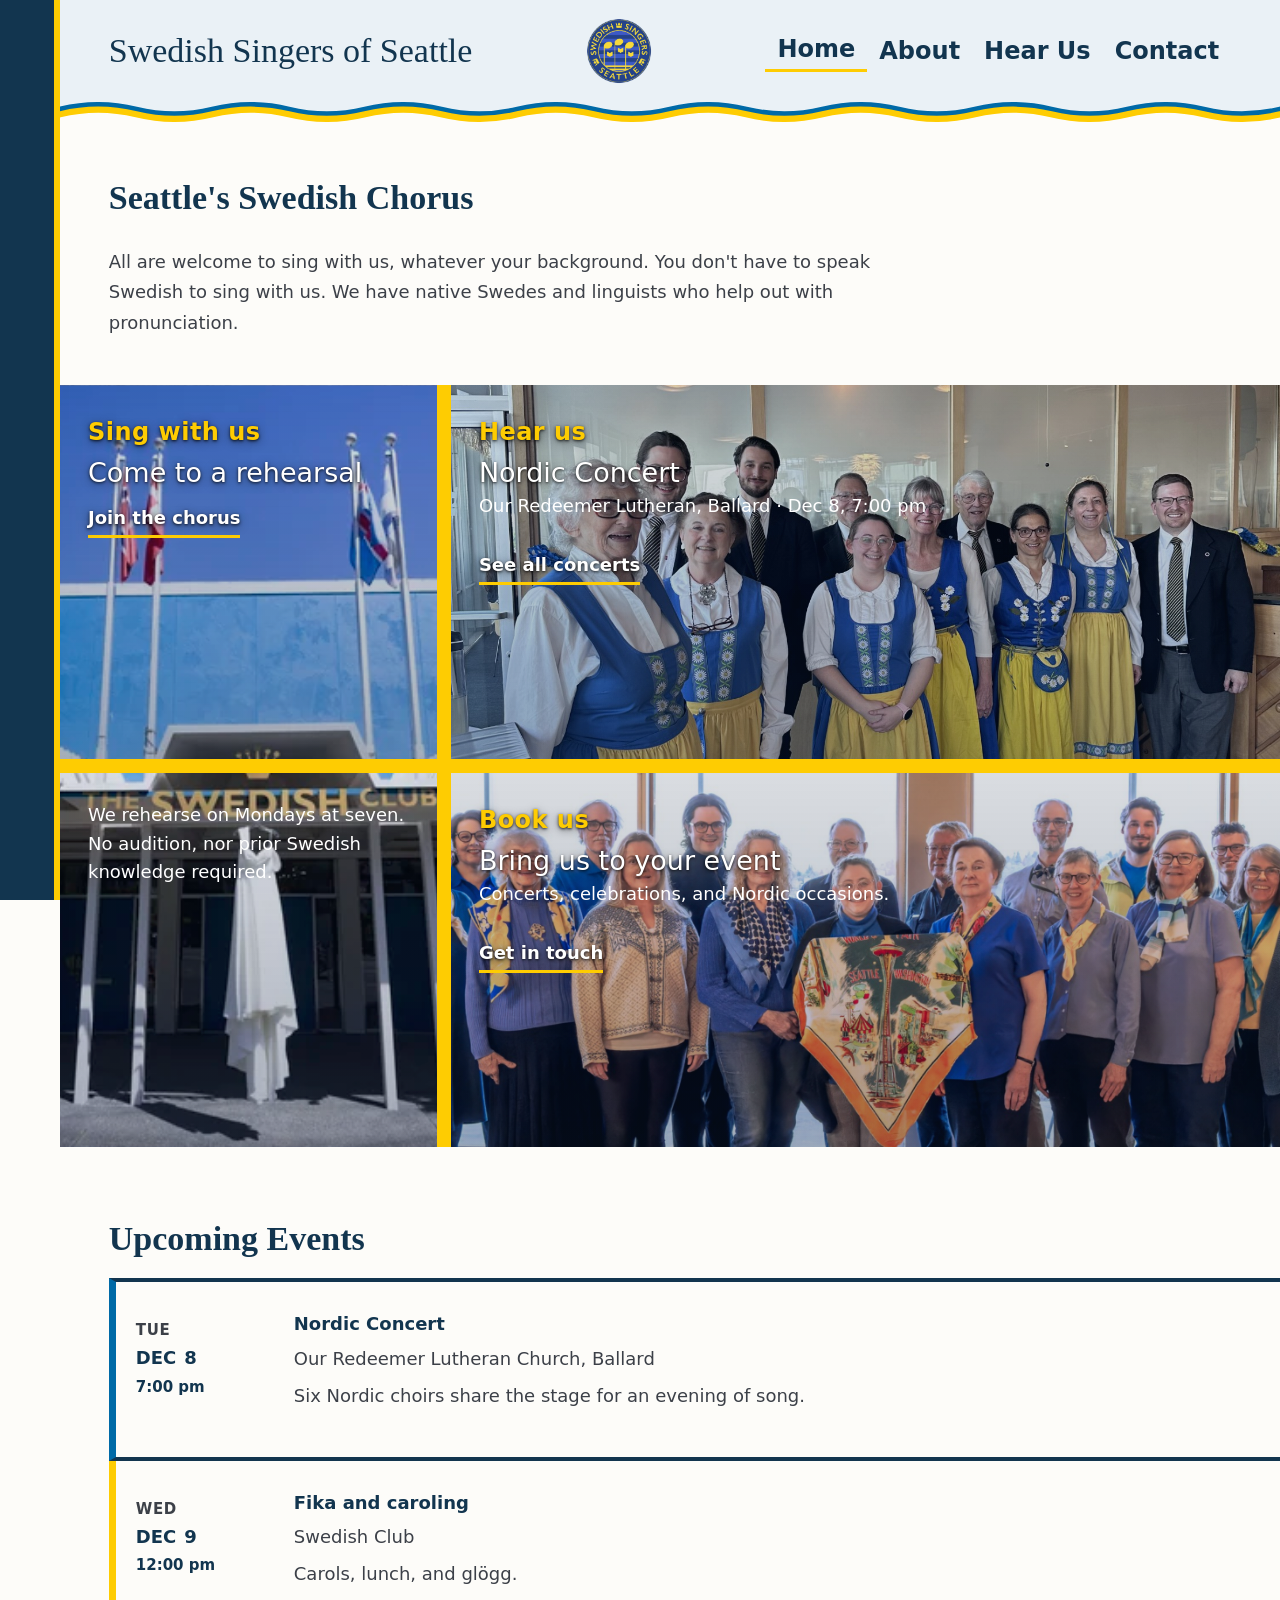
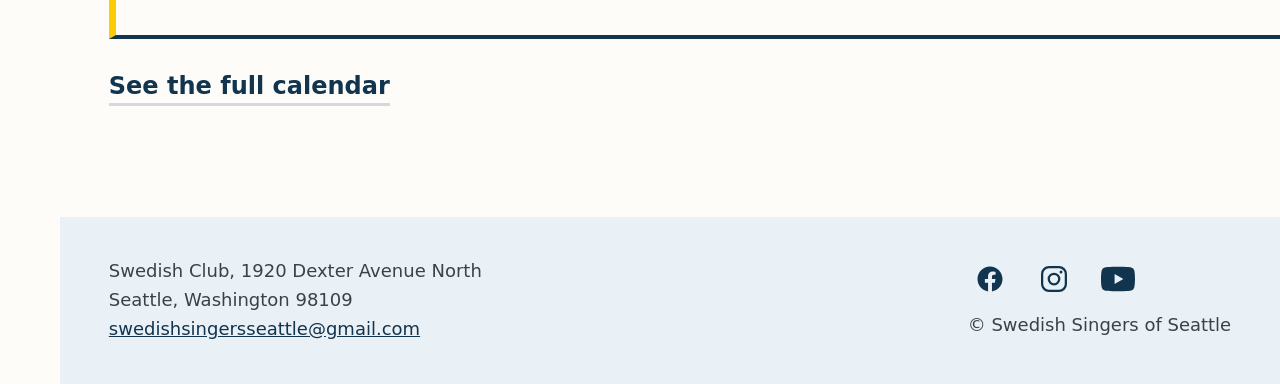
==== commit 7ddfb618: "events, images  further updated" ====
--- a/index.html
+++ b/index.html
@@ -43,7 +43,7 @@
   
   <!-- Q3: lower right -->
   <a href="contact.html" class="doorway">
-    <img class="doorway-img" src="images/Svea.png" alt="">
+    <img class="doorway-img" src="images\November 2025.png" alt="">
     <div class="kicker">Book us</div>
     <h2>Bring us to your event</h2>
     <p>Concerts, celebrations, and Nordic occasions.</p>
@@ -66,6 +66,7 @@
       <div class="date"><div class="weekday">Wed</div><div class="month">Dec</div><div class="day">9</div><div class="time">12:00 pm</div></div>
       <div>
         <a href="hear_us.html" class="title">Fika and caroling</a>
+        <div class="meta">Swedish Club</div>
         <p class="desc muted">Carols, lunch, and gl&ouml;gg.</p>
       </div>
     </li>
--- a/css/style.css
+++ b/css/style.css
@@ -411,6 +411,7 @@
   max-width: 600px;
   margin-top: var(--sp-lg);
 }
+.video-grid + .section-head { margin-top: var(--sp-2xl); }
 
 .video-link {
   position: relative;
@@ -458,7 +459,6 @@
   gap: 3px;
   background: var(--yellow);
   height: var(--media-h);
-  margin: 8px 0;
 }
 .venue-split .photo {
   height: 100%;
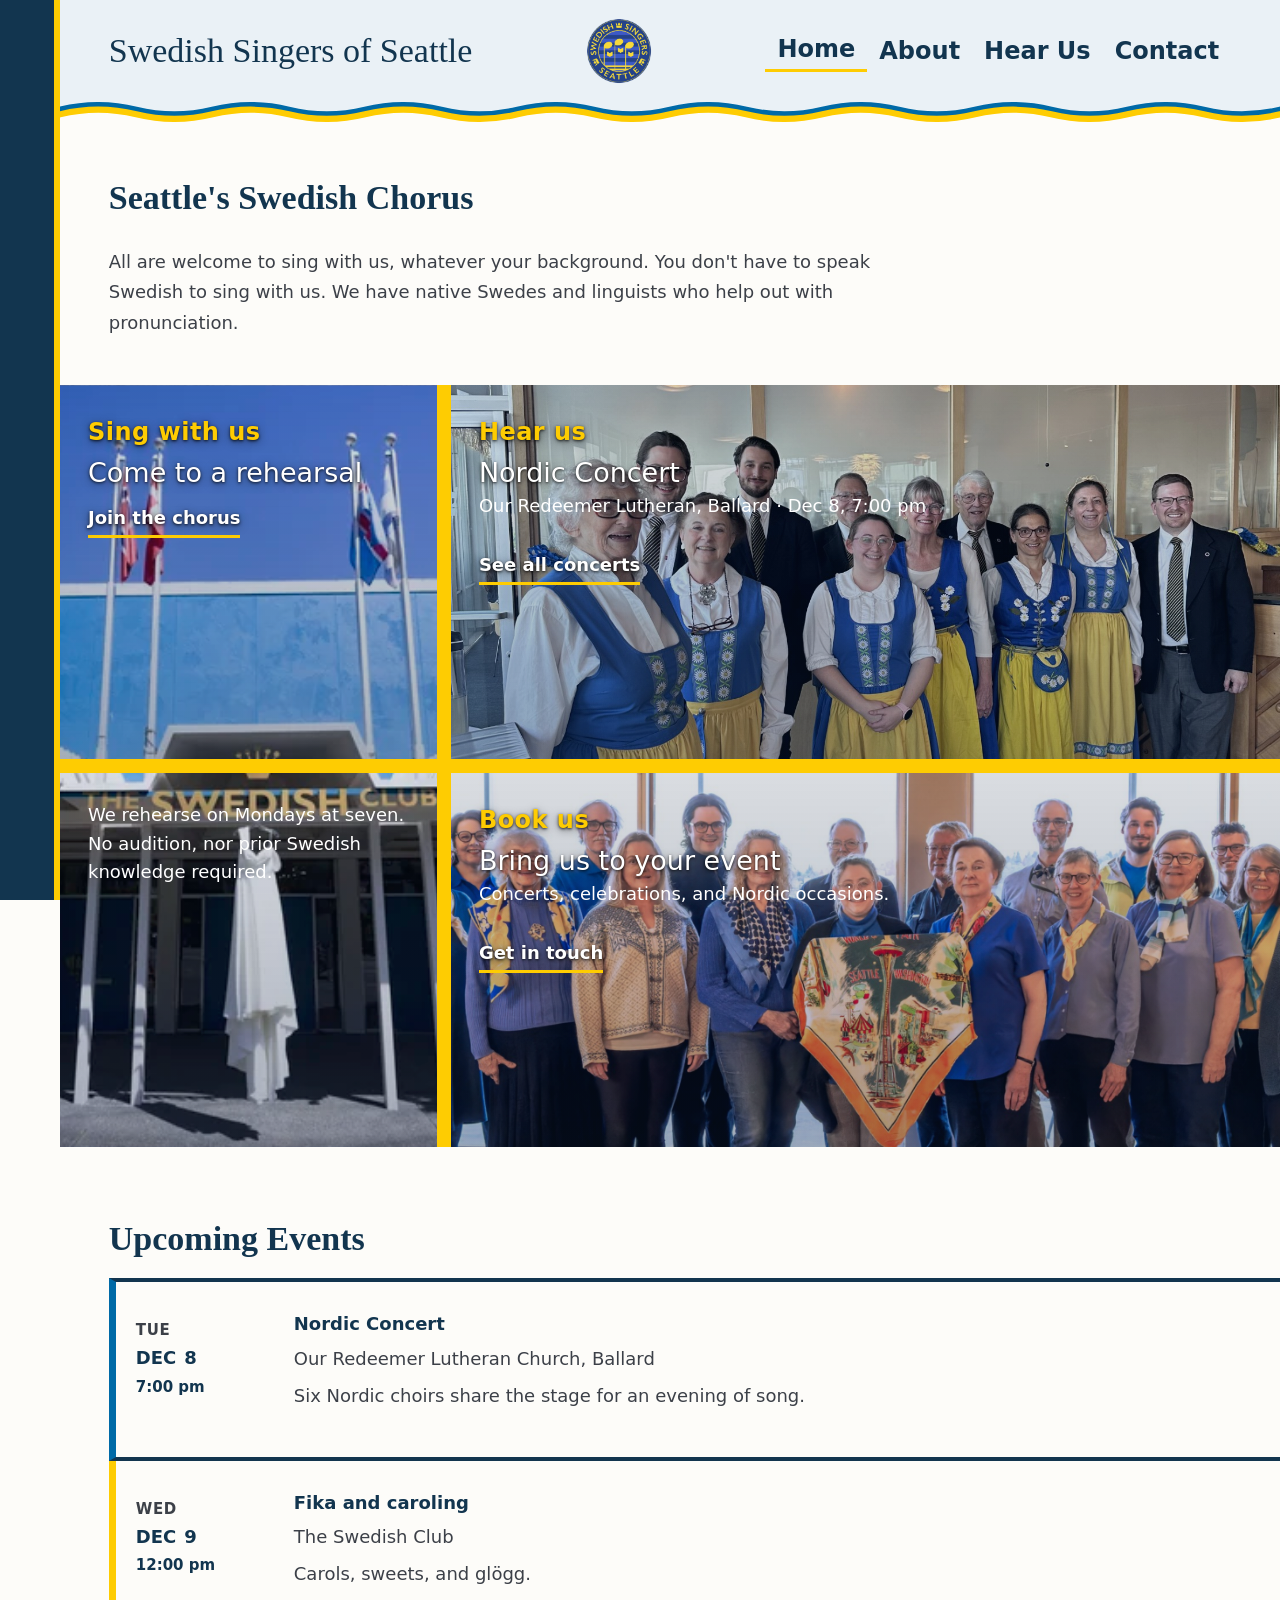
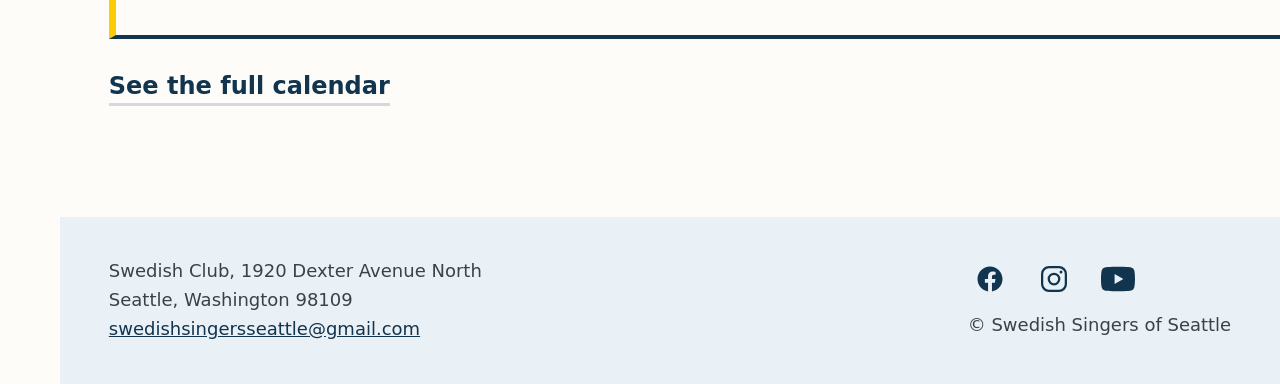
==== commit 997bc03a: "updated links" ====
--- a/index.html
+++ b/index.html
@@ -27,7 +27,7 @@
       <span class="go">Join the chorus</span>
     </a>
 
-    <a class="doorway doorway-join-more" href="Contact.html">
+    <a class="doorway doorway-join-more" href="contact.html">
       <p>We rehearse on Mondays at seven. No audition, nor prior Swedish knowledge required.</p>
     </a>
   </div>
@@ -65,9 +65,9 @@
     <li class="event">
       <div class="date"><div class="weekday">Wed</div><div class="month">Dec</div><div class="day">9</div><div class="time">12:00 pm</div></div>
       <div>
-        <a href="hear_us.html" class="title">Fika and caroling</a>
-        <div class="meta">Swedish Club</div>
-        <p class="desc muted">Carols, lunch, and gl&ouml;gg.</p>
+        <a href="https://www.swedishclubnw.org/program-calendar/fika-december-2024-6dlgy-kssm5-5at9l-x2kte-5c795-gk2rr-z59lk-s6atp-5a768-rlre3-ajmj6-mxsna-k3a7l-bsaf5-bmdg6-brkfw-ylmsa-545yt-szwxc-3frjj-ed8hp-3km7n" class="title">Fika and caroling</a>
+        <div class="meta">The Swedish Club</div>
+        <p class="desc muted">Carols, sweets, and gl&ouml;gg.</p>
       </div>
     </li>
   </ul>
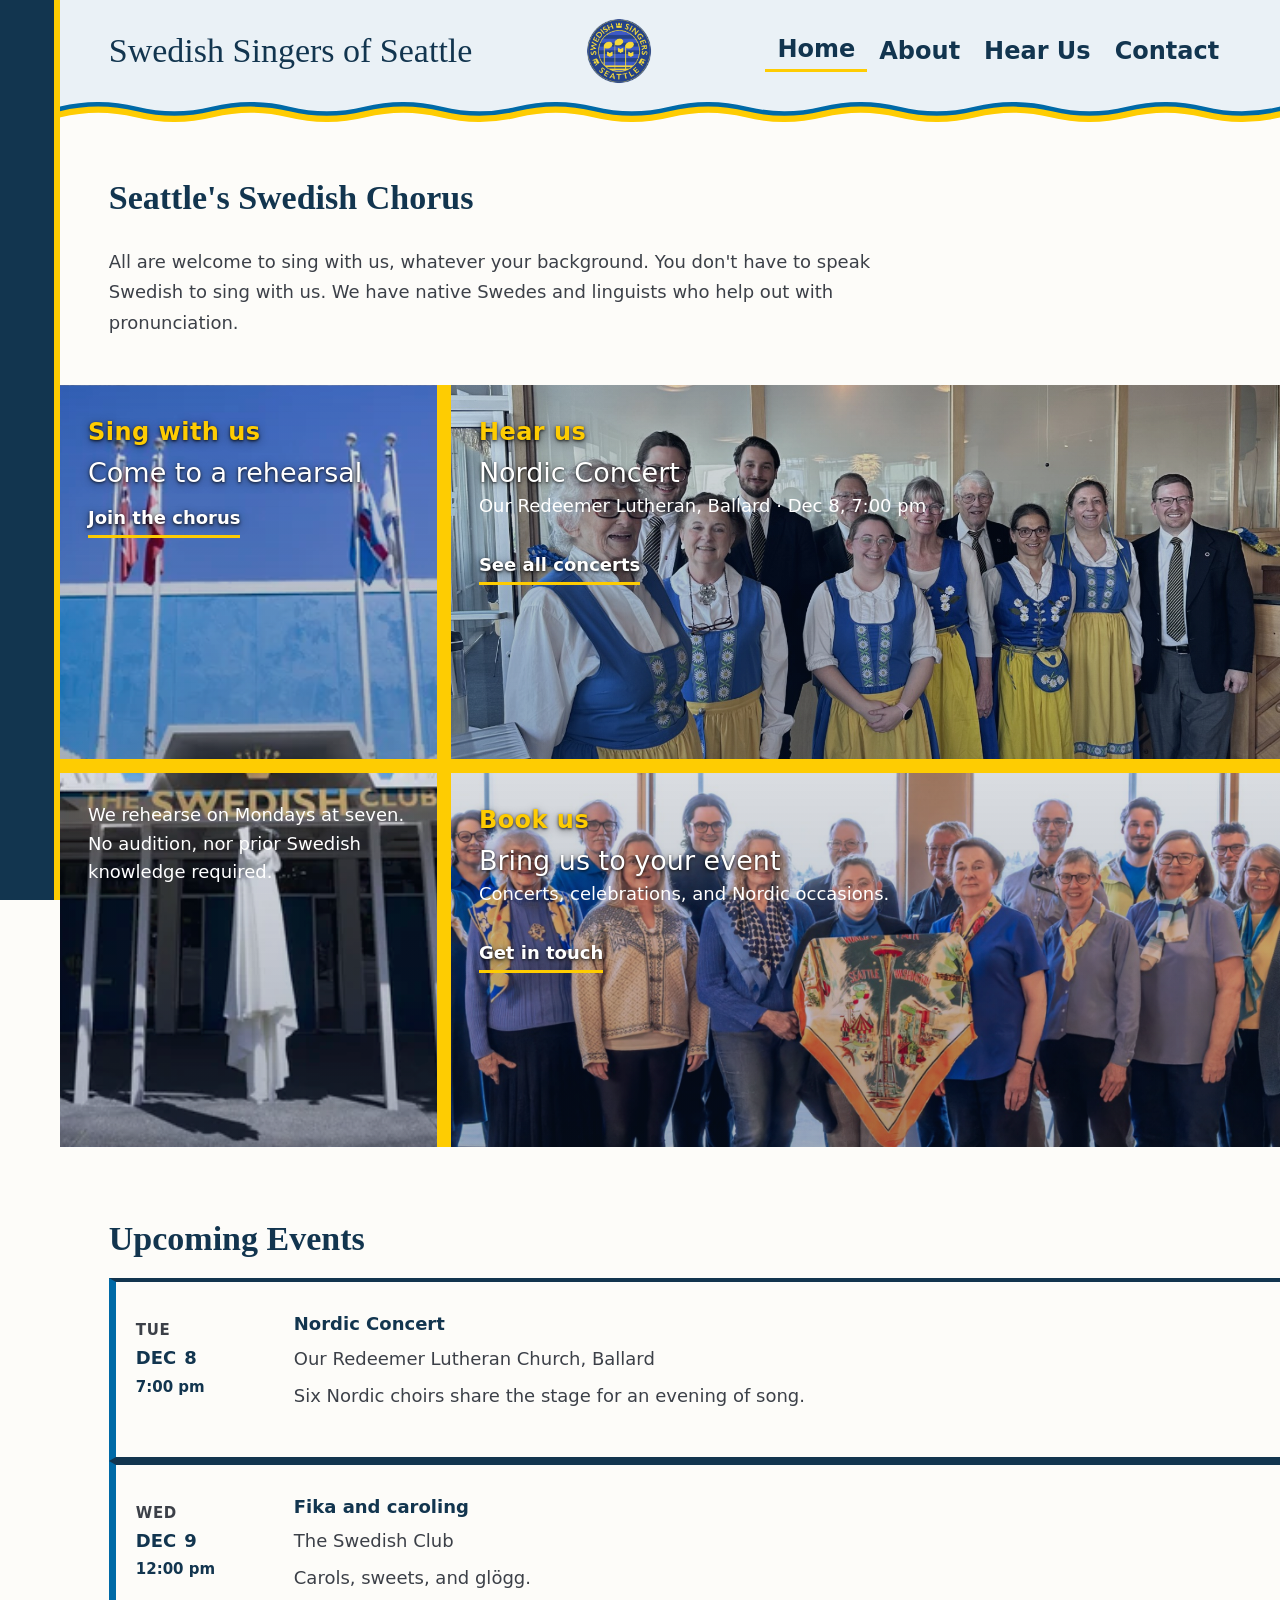
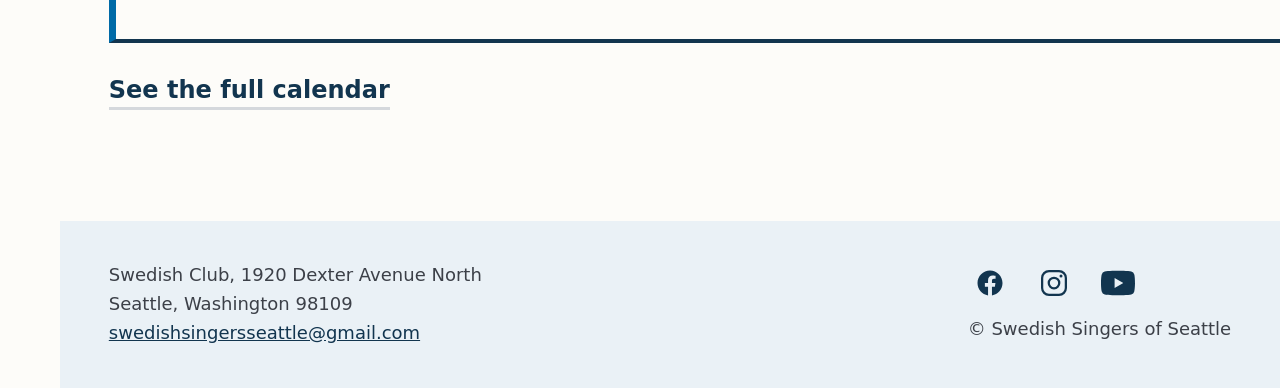
==== commit 8dbee153: "updated event links and structure" ====
--- a/index.html
+++ b/index.html
@@ -54,22 +54,26 @@
 <section class="section">
   <h2 class="section-head">Upcoming Events</h2>
   <ul class="events">
-    <li class="event">
-      <div class="date"><div class="weekday">Tue</div><div class="month">Dec</div><div class="day">8</div><div class="time">7:00 pm</div></div>
-      <div>
-        <a href="hear_us.html" class="title">Nordic Concert</a>
-        <div class="meta">Our Redeemer Lutheran Church, Ballard</div>
-        <p class="desc muted">Six Nordic choirs share the stage for an evening of song.</p>
-      </div>
-    </li>
-    <li class="event">
-      <div class="date"><div class="weekday">Wed</div><div class="month">Dec</div><div class="day">9</div><div class="time">12:00 pm</div></div>
-      <div>
-        <a href="https://www.swedishclubnw.org/program-calendar/fika-december-2024-6dlgy-kssm5-5at9l-x2kte-5c795-gk2rr-z59lk-s6atp-5a768-rlre3-ajmj6-mxsna-k3a7l-bsaf5-bmdg6-brkfw-ylmsa-545yt-szwxc-3frjj-ed8hp-3km7n" class="title">Fika and caroling</a>
-        <div class="meta">The Swedish Club</div>
-        <p class="desc muted">Carols, sweets, and gl&ouml;gg.</p>
-      </div>
-    </li>
+    <a href="#">
+      <li class="event">
+        <div class="date"><div class="weekday">Tue</div><div class="month">Dec</div><div class="day">8</div><div class="time">7:00 pm</div></div>
+        <div>
+          <div class="title">Nordic Concert</div>
+          <div class="meta">Our Redeemer Lutheran Church, Ballard</div>
+          <p class="desc muted">Six Nordic choirs share the stage for an evening of song.</p>
+        </div>
+      </li>
+    </a>
+    <a href="https://www.swedishclubnw.org/program-calendar/fika-december-2024-6dlgy-kssm5-5at9l-x2kte-5c795-gk2rr-z59lk-s6atp-5a768-rlre3-ajmj6-mxsna-k3a7l-bsaf5-bmdg6-brkfw-ylmsa-545yt-szwxc-3frjj-ed8hp-3km7n">
+      <li class="event">
+        <div class="date"><div class="weekday">Wed</div><div class="month">Dec</div><div class="day">9</div><div class="time">12:00 pm</div></div>
+        <div>
+          <div class="title">Fika and caroling</div>
+          <div class="meta">The Swedish Club</div>
+          <p class="desc muted">Carols, sweets, and gl&ouml;gg.</p>
+        </div>
+      </li>
+    </a>
   </ul>
   <p style="margin:28px 0 0;"><a href="hear_us.html" class="blink calendar-link">See the full calendar</a></p>
 </section>
--- a/css/style.css
+++ b/css/style.css
@@ -482,7 +482,12 @@
 }
 
 /* ---- events ---- */
-.events { list-style: none; margin: 0; padding: 0; }
+.events {
+  list-style: none;
+  margin: 0;
+  padding: 0;
+}
+.events a { text-decoration: none;}
 .event {
   display: flex;
   align-items: flex-start;
@@ -537,9 +542,7 @@
   font-size: var(--fs-md);
   font-weight: 700;
   color: var(--navy);
-  text-decoration: none;
-}
-.event .title:hover { color: var(--blue); }
+}
 .event .meta {
   color: var(--muted);
   margin-top: 6px;
